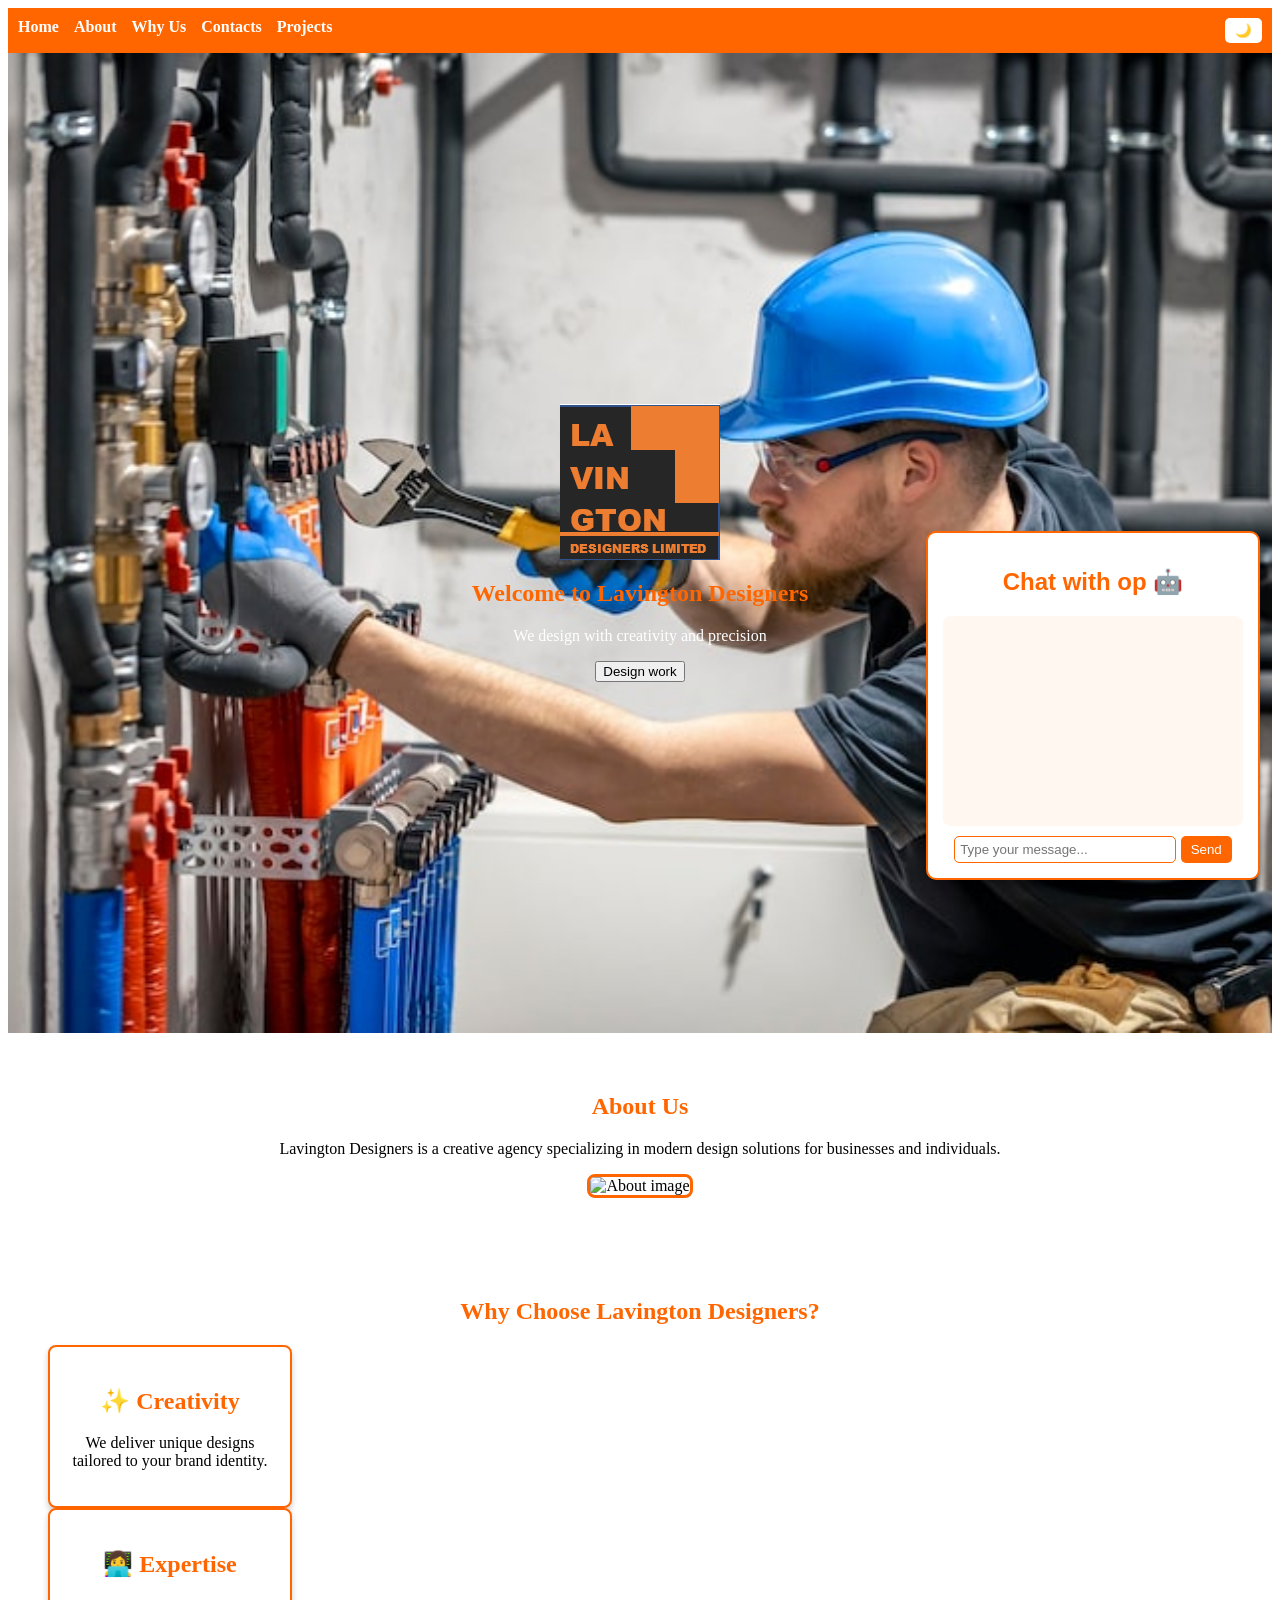
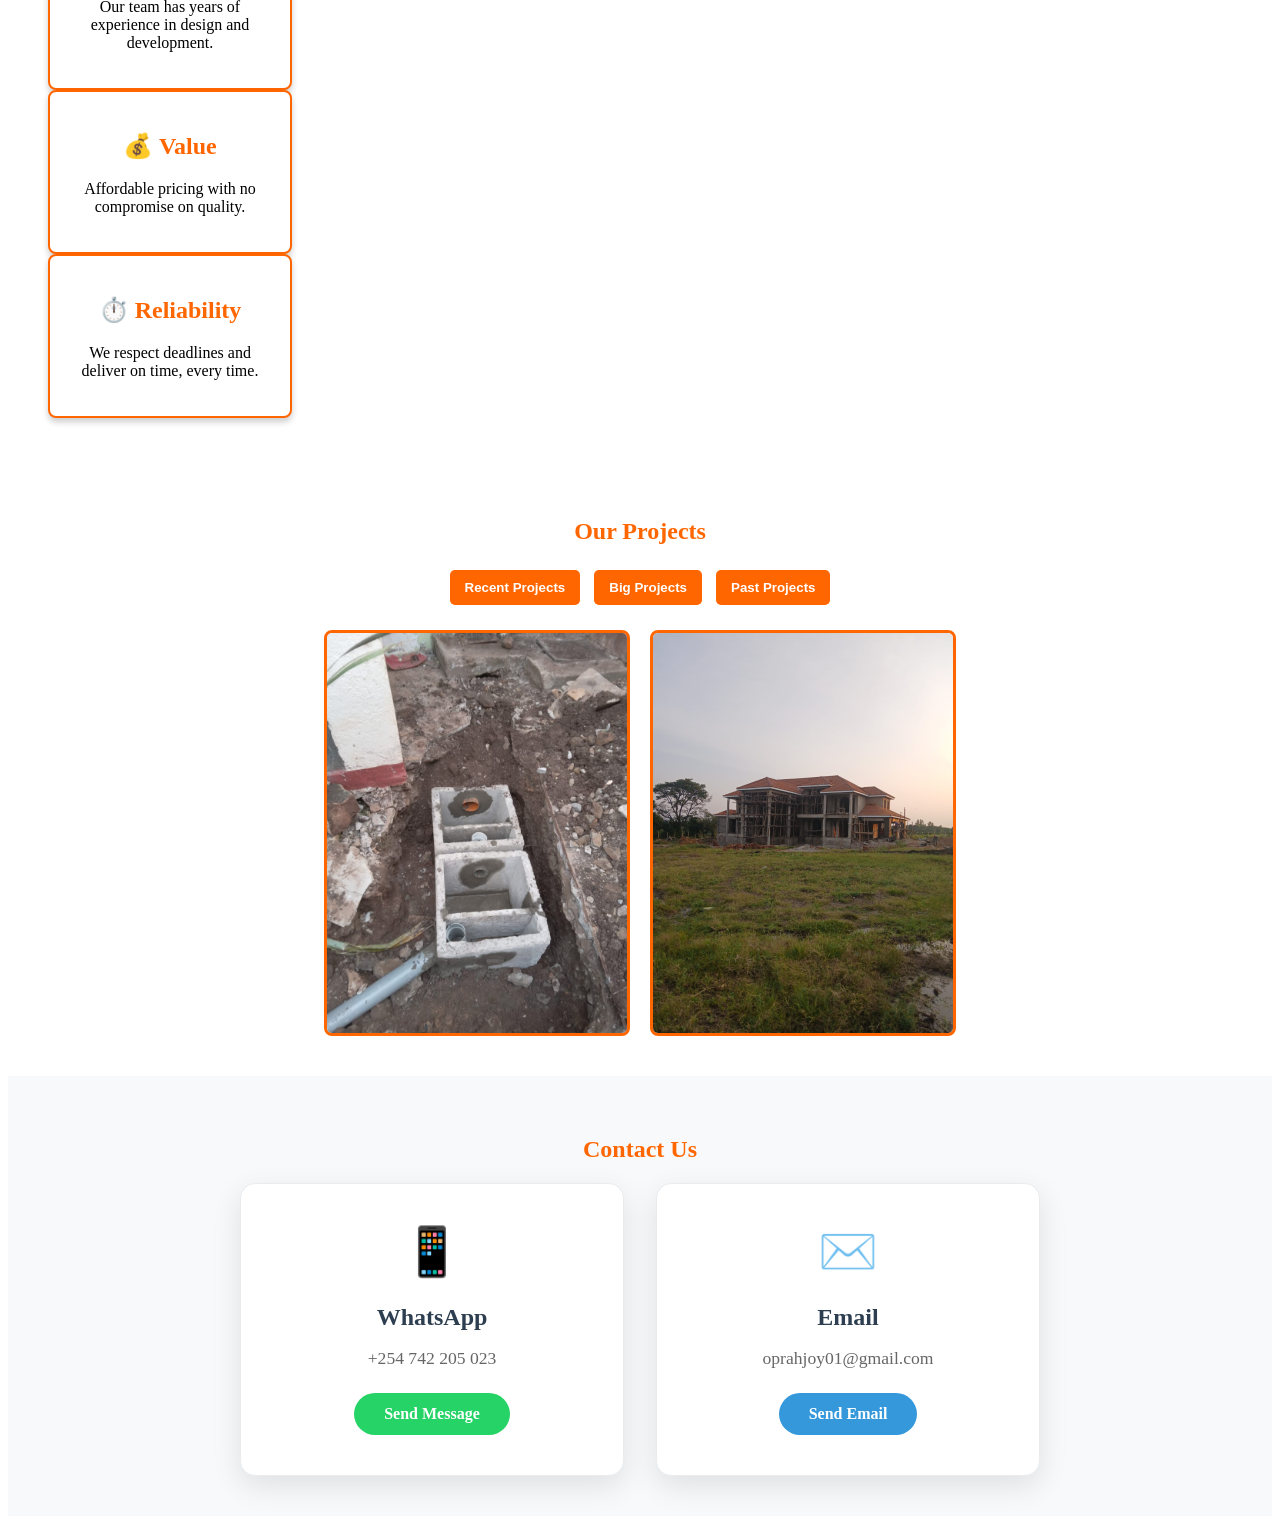
==== index.html @ aeca2abf "initial commit" ====
<!DOCTYPE html>
<html lang="en">
<head>
  <meta charset="UTF-8">
  <title>Lavington Designers Limited</title>
  <link rel="stylesheet" href="style.css">
</head>
<body>
  <nav>
    <a href="index.html">Home</a>
    <a href="about.html">About</a>
    <a href="whyus.html">Why Us</a>
    <a href="contacts.html">Contacts</a>
    <a href="projects.html">Projects</a>
    <button id="theme-toggle">🌙</button>
  </nav>
  
<section class="home">
  <img src="assets/logo.png" alt="Lavington Designers Logo" class="logo">
 <div class="hero">
  <!-- This div holds your background image and does the motion -->
  <div class="hero-bg"></div>
  
  <!-- Your text stays on top -->
  <div class="hero-content">
    <h1>Welcome to Lavington Designers</h1>
    <p>We design with creativity and precision</p>
    <button>Design work</button>
  </div>
</div>
  
</section>


  

  <section class="chatbot">
    <h2>Chat with op 🤖</h2>
    <div id="chat-window"></div>
    <input id="chat-input" placeholder="Type your message...">
    <button onclick="sendMessage()">Send</button>
    <div class="chatbot" id="chatbot" style="display:none;">
  <h3>Chat with Op 🤖</h3>
  <div id="chat-window"></div>
  <input id="chat-input" placeholder="Type your message...">
  <button onclick="sendMessage()">Send</button>
</div>
  </section>
   <!--about-->
    <!DOCTYPE html>
<html lang="en">
<head>
  <meta charset="UTF-8">
  <title>About Us - Lavington Designers Limited</title>
  <link rel="stylesheet" href="style.css">
</head>
<body class="light">
  

  <section>
    <h1>About Us</h1>
    <p>Lavington Designers is a creative agency specializing in modern design solutions for businesses and individuals.</p>
    <img src="assets/about.jpg" class="motion-img" alt="About image">
  </section>

  
</body>
</html>

  <!--whyus-->
  <!DOCTYPE html>
<html lang="en">
<head>
  <meta charset="UTF-8">
  <title>Why Us - Lavington Designers</title>
  <link rel="stylesheet" href="style.css">
</head>
<body class="light">


  <section class="whyus">
    <h1>Why Choose Lavington Designers?</h1>
    <div class="reasons">
      <div class="reason-card motion-img">
        <h2>✨ Creativity</h2>
        <p>We deliver unique designs tailored to your brand identity.</p>
      </div>
      <div class="reason-card motion-img">
        <h2>👩‍💻 Expertise</h2>
        <p>Our team has years of experience in design and development.</p>
      </div>
      <div class="reason-card motion-img">
        <h2>💰 Value</h2>
        <p>Affordable pricing with no compromise on quality.</p>
      </div>
      <div class="reason-card motion-img">
        <h2>⏱️ Reliability</h2>
        <p>We respect deadlines and deliver on time, every time.</p>
      </div>
    </div>
  </section>
  <script src="script.js"></script>
</body>
</html>
  <!--PROJECTS-->
    <!DOCTYPE html>
<html lang="en">
<head>
  <meta charset="UTF-8">
  <title>Projects - Lavington Designers</title>
  <link rel="stylesheet" href="style.css">
</head>
<body class="dark">
  

  <section>
    <h1>Our Projects</h1>

    <!-- Project filter buttons -->
    <div class="project-buttons">
      <button onclick="showProjects('recent')">Recent Projects</button>
      <button onclick="showProjects('big')">Big Projects</button>
      <button onclick="showProjects('past')">Past Projects</button>
    </div>

    <!-- Project galleries -->
    <div id="recent" class="project-gallery">
      <img src="assets/UGENYA1.jpeg" class="motion-img" alt="Recent Project 1">
      <img src="assets/rico1.jpeg" class="motion-img" alt="Recent Project 2">
    </div>

    <div id="big" class="project-gallery" style="display:none;">
      <img src="assets/UGENYA2.jpeg" class="float-img" alt="Big Project 1">
      <img src="assets/rico2.jpeg" class="float-img" alt="Big Project 2">
      <img src="assets/UGENYA3.jpeg" class="float-img" alt="Big Project 3">
    </div>

    <div id="past" class="project-gallery" style="display:none;">
      <img src="assets/UGENYA3.jpeg" class="slide-img" alt="Past Project 1">
      <img src="assets/rico3.jpeg" class="slide-img" alt="Past Project 2">
    </div>
  </section>

  
<script src="script.js"></script>
</body>
</html>


     <!--contacts-->
     <!DOCTYPE html>
<html lang="en">
<head>
  <meta charset="UTF-8">
  <title>Contact Us - Lavington Designers</title>
  <link rel="stylesheet" href="style.css">
</head>
<body class="light">
  

  <section id="contact" class="contact">
        <div class="container">
            <h2>Contact Us</h2>
            <div class="contact-options">
                <div class="contact-card">
                    <div class="contact-icon">📱</div>
                    <h3>WhatsApp</h3>
                    <p>+254 742 205 023</p>
                    <a href="https://wa.me/254742205023" class="contact-btn" target="_blank">
                        Send Message
                    </a>
                </div>
                <div class="contact-card">
                    <div class="contact-icon">✉️</div>
                    <h3>Email</h3>
                    <p>oprahjoy01@gmail.com</p>
                    <a href="mailto:oprahjoy01@gmail.com" class="contact-btn">
                        Send Email
                    </a>
                </div>
            </div>
        </div>
    </section>
    <script src="script.js"></script>
</body>
</html>
---- style.css ----
/* Global Theme */
body.light {
  background: #ffffff;   /* white background */
  color: #000000;        /* black text */
}
body.dark {
  background: #000000;   /* black background */
  color: #ffffff;        /* white text */
}

/* Navigation Bar */
nav {
  display: flex;
  justify-content: flex-start; /* pushes links to the left */
  gap: 15px;
  padding: 10px;
  background: #ff6600;         /* orange bar */
}

nav a {
  text-decoration: none;
  color: #ffffff;              /* white links */
  font-weight: bold;
}

nav a:hover {
  color: #000000;              /* black on hover */
}

#theme-toggle {
  margin-left: auto;           /* keeps the toggle button on the far right */
  background: #ffffff;
  color: #ff6600;
  border: none;
  padding: 5px 10px;
  border-radius: 5px;
  cursor: pointer;
}
#theme-toggle:hover {
  background: #000000;
  color: #ffffff;
}



/* Sections */
section {
  padding: 40px;
  text-align: center;
}
h1, h2 {
  color: #ff6600;        /* orange headings */
}

/* Motion Images */
.motion-img {
  width: 300px;
  transition: transform 0.5s ease;
  border: 3px solid #ff6600;
  border-radius: 8px;
}
.motion-img:hover {
  transform: scale(1.1) rotate(3deg);
}

/* Floating Animation */
.float-img {
  width: 300px;
  border: 3px solid #ff6600;
  border-radius: 8px;
  animation: float 3s ease-in-out infinite;
}
@keyframes float {
  0%   { transform: translateY(0px); }
  50%  { transform: translateY(-15px); }
  100% { transform: translateY(0px); }
}

/* Slide-In Animation */
.slide-img {
  width: 300px;
  opacity: 0;
  border: 3px solid #ff6600;
  border-radius: 8px;
  animation: slideIn 1.5s ease forwards;
}
@keyframes slideIn {
  from { transform: translateX(-100px); opacity: 0; }
  to   { transform: translateX(0); opacity: 1; }
}

/* Why Us Cards */
.reason-card {
  background: #ffffff;
  color: #000000;
  border: 2px solid #ff6600;
  border-radius: 8px;
  padding: 20px;
  width: 200px;
  box-shadow: 0 4px 6px rgba(0,0,0,0.2);
  transition: transform 0.4s ease;
}

.reason-card:hover {
  transform: scale(1.05) rotate(2deg);
}

/* Chatbot Box */
.logo {
  display: block;
  text-align: left;
           /* makes logo clickable */
}

.chatbot {
  position: fixed;
  bottom: 20px;
  right: 20px;
  background: #ffffff;
  border: 2px solid #ff6600;
  border-radius: 10px;
  padding: 15px;
  width: 300px;
  box-shadow: 0 4px 8px rgba(0,0,0,0.2);
  font-family: Arial, sans-serif;
}


/* Chat window */
#chat-window {
  height: 200px;
  overflow-y: auto;
  margin-bottom: 10px;
  padding: 5px;
  background: #fff7f0; /* light orange tint */
  border-radius: 8px;
}

/* Message bubbles */
.user-msg {
  background: #ff6600;   /* orange bubble */
  color: white;
  padding: 8px 12px;
  border-radius: 15px 15px 0 15px;
  margin: 5px;
  text-align: right;
  display: inline-block;
}
.bot-msg {
  background: #ffffff;   /* white bubble */
  color: #000000;
  padding: 8px 12px;
  border-radius: 15px 15px 15px 0;
  margin: 5px;
  text-align: left;
  display: inline-block;
  border: 1px solid #ff6600;
}

/* Input + button */
#chat-input {
  width: 70%;
  padding: 5px;
  border: 1px solid #ff6600;
  border-radius: 5px;
}
.chatbot button {
  background: #ff6600;
  color: white;
  border: none;
  padding: 6px 10px;
  border-radius: 5px;
  cursor: pointer;
}
.chatbot button:hover {
  background: #000000;
  color: #ffffff;
}
.project-buttons {
  margin: 20px 0;
}

.project-buttons button {
  background: #ff6600;   /* orange */
  color: #ffffff;        /* white text */
  border: none;
  padding: 10px 15px;
  margin: 5px;
  border-radius: 5px;
  cursor: pointer;
  font-weight: bold;
}

.project-buttons button:hover {
  background: #000000;   /* black hover */
  color: #ffffff;
}

.project-gallery {
  display: flex;
  gap: 20px;
  justify-content: center;
  margin-top: 20px;
}
/* Contact Section */
.contact {
    background: #f8f9fa;
}

.contact-form {
    max-width: 600px;
    margin: 0 auto;
    display: flex;
    flex-direction: column;
    gap: 1rem;
}

.contact-form input,
.contact-form textarea {
    padding: 12px;
    border: 1px solid #ddd;
    border-radius: 5px;
    font-size: 1rem;
}

.contact-form button {
    background: #3498db;
    color: white;
    border: none;
    padding: 12px;
    border-radius: 5px;
    font-size: 1.1rem;
    cursor: pointer;
    transition: background 0.3s;
}

.contact-form button:hover {
    background: #2980b9;
}

/* Footer */
footer {
    background: #2c3e50;
    color: white;
    text-align: center;
    padding: 2rem 0;
}

/* Responsive Design */
@media (max-width: 768px) {
    .nav-links {
        display: none;
    }
    
    .hero-content h1 {
        font-size: 2rem;
    }
    
    .hero-content p {
        font-size: 1rem;
    }
    
    section {
        padding: 60px 0;
    }
    
    h2 {
        font-size: 2rem;
    }
}
.contact-options {
    display: grid;
    grid-template-columns: repeat(auto-fit, minmax(300px, 1fr));
    gap: 2rem;
    max-width: 800px;
    margin: 0 auto;
}

.contact-card {
    background: white;
    padding: 2.5rem;
    border-radius: 15px;
    box-shadow: 0 10px 30px rgba(0,0,0,0.1);
    text-align: center;
    transition: transform 0.3s, box-shadow 0.3s;
    border: 1px solid #e9ecef;
}

.contact-card:hover {
    transform: translateY(-10px);
    box-shadow: 0 20px 40px rgba(0,0,0,0.15);
}

.contact-icon {
    font-size: 3rem;
    margin-bottom: 1rem;
}

.contact-card h3 {
    color: #2c3e50;
    margin-bottom: 1rem;
    font-size: 1.5rem;
}

.contact-card p {
    color: #666;
    margin-bottom: 1.5rem;
    font-size: 1.1rem;
}

.contact-btn {
    display: inline-block;
    background: #25D366;
    color: white;
    padding: 12px 30px;
    text-decoration: none;
    border-radius: 25px;
    font-weight: 600;
    transition: background 0.3s, transform 0.3s;
}

.contact-btn:hover {
    background: #128C7E;
    transform: scale(1.05);
}

/* Email button specific style */
.contact-card:nth-child(2) .contact-btn {
    background: #3498db;
}

.contact-card:nth-child(2) .contact-btn:hover {
    background: #2980b9;
}

.home {
 
  background-size: cover;       /* makes the image fill the section */
  background-position: center;  /* centers the image */
  background-repeat: no-repeat; /* prevents tiling */
  min-height: 100vh;            /* full screen height */
  display: flex;
  flex-direction: column;
  align-items: center;
  justify-content: center;
  color: #ffffff;               /* white text for contrast */
  
  background-image: url("assets/plumber.jpg");

}
---- style.css ----
/* Global Theme */
body.light {
  background: #ffffff;   /* white background */
  color: #000000;        /* black text */
}
body.dark {
  background: #000000;   /* black background */
  color: #ffffff;        /* white text */
}

/* Navigation Bar */
nav {
  display: flex;
  justify-content: flex-start; /* pushes links to the left */
  gap: 15px;
  padding: 10px;
  background: #ff6600;         /* orange bar */
}

nav a {
  text-decoration: none;
  color: #ffffff;              /* white links */
  font-weight: bold;
}

nav a:hover {
  color: #000000;              /* black on hover */
}

#theme-toggle {
  margin-left: auto;           /* keeps the toggle button on the far right */
  background: #ffffff;
  color: #ff6600;
  border: none;
  padding: 5px 10px;
  border-radius: 5px;
  cursor: pointer;
}
#theme-toggle:hover {
  background: #000000;
  color: #ffffff;
}



/* Sections */
section {
  padding: 40px;
  text-align: center;
}
h1, h2 {
  color: #ff6600;        /* orange headings */
}

/* Motion Images */
.motion-img {
  width: 300px;
  transition: transform 0.5s ease;
  border: 3px solid #ff6600;
  border-radius: 8px;
}
.motion-img:hover {
  transform: scale(1.1) rotate(3deg);
}

/* Floating Animation */
.float-img {
  width: 300px;
  border: 3px solid #ff6600;
  border-radius: 8px;
  animation: float 3s ease-in-out infinite;
}
@keyframes float {
  0%   { transform: translateY(0px); }
  50%  { transform: translateY(-15px); }
  100% { transform: translateY(0px); }
}

/* Slide-In Animation */
.slide-img {
  width: 300px;
  opacity: 0;
  border: 3px solid #ff6600;
  border-radius: 8px;
  animation: slideIn 1.5s ease forwards;
}
@keyframes slideIn {
  from { transform: translateX(-100px); opacity: 0; }
  to   { transform: translateX(0); opacity: 1; }
}

/* Why Us Cards */
.reason-card {
  background: #ffffff;
  color: #000000;
  border: 2px solid #ff6600;
  border-radius: 8px;
  padding: 20px;
  width: 200px;
  box-shadow: 0 4px 6px rgba(0,0,0,0.2);
  transition: transform 0.4s ease;
}

.reason-card:hover {
  transform: scale(1.05) rotate(2deg);
}

/* Chatbot Box */
.logo {
  display: block;
  text-align: left;
           /* makes logo clickable */
}

.chatbot {
  position: fixed;
  bottom: 20px;
  right: 20px;
  background: #ffffff;
  border: 2px solid #ff6600;
  border-radius: 10px;
  padding: 15px;
  width: 300px;
  box-shadow: 0 4px 8px rgba(0,0,0,0.2);
  font-family: Arial, sans-serif;
}


/* Chat window */
#chat-window {
  height: 200px;
  overflow-y: auto;
  margin-bottom: 10px;
  padding: 5px;
  background: #fff7f0; /* light orange tint */
  border-radius: 8px;
}

/* Message bubbles */
.user-msg {
  background: #ff6600;   /* orange bubble */
  color: white;
  padding: 8px 12px;
  border-radius: 15px 15px 0 15px;
  margin: 5px;
  text-align: right;
  display: inline-block;
}
.bot-msg {
  background: #ffffff;   /* white bubble */
  color: #000000;
  padding: 8px 12px;
  border-radius: 15px 15px 15px 0;
  margin: 5px;
  text-align: left;
  display: inline-block;
  border: 1px solid #ff6600;
}

/* Input + button */
#chat-input {
  width: 70%;
  padding: 5px;
  border: 1px solid #ff6600;
  border-radius: 5px;
}
.chatbot button {
  background: #ff6600;
  color: white;
  border: none;
  padding: 6px 10px;
  border-radius: 5px;
  cursor: pointer;
}
.chatbot button:hover {
  background: #000000;
  color: #ffffff;
}
.project-buttons {
  margin: 20px 0;
}

.project-buttons button {
  background: #ff6600;   /* orange */
  color: #ffffff;        /* white text */
  border: none;
  padding: 10px 15px;
  margin: 5px;
  border-radius: 5px;
  cursor: pointer;
  font-weight: bold;
}

.project-buttons button:hover {
  background: #000000;   /* black hover */
  color: #ffffff;
}

.project-gallery {
  display: flex;
  gap: 20px;
  justify-content: center;
  margin-top: 20px;
}
/* Contact Section */
.contact {
    background: #f8f9fa;
}

.contact-form {
    max-width: 600px;
    margin: 0 auto;
    display: flex;
    flex-direction: column;
    gap: 1rem;
}

.contact-form input,
.contact-form textarea {
    padding: 12px;
    border: 1px solid #ddd;
    border-radius: 5px;
    font-size: 1rem;
}

.contact-form button {
    background: #3498db;
    color: white;
    border: none;
    padding: 12px;
    border-radius: 5px;
    font-size: 1.1rem;
    cursor: pointer;
    transition: background 0.3s;
}

.contact-form button:hover {
    background: #2980b9;
}

/* Footer */
footer {
    background: #2c3e50;
    color: white;
    text-align: center;
    padding: 2rem 0;
}

/* Responsive Design */
@media (max-width: 768px) {
    .nav-links {
        display: none;
    }
    
    .hero-content h1 {
        font-size: 2rem;
    }
    
    .hero-content p {
        font-size: 1rem;
    }
    
    section {
        padding: 60px 0;
    }
    
    h2 {
        font-size: 2rem;
    }
}
.contact-options {
    display: grid;
    grid-template-columns: repeat(auto-fit, minmax(300px, 1fr));
    gap: 2rem;
    max-width: 800px;
    margin: 0 auto;
}

.contact-card {
    background: white;
    padding: 2.5rem;
    border-radius: 15px;
    box-shadow: 0 10px 30px rgba(0,0,0,0.1);
    text-align: center;
    transition: transform 0.3s, box-shadow 0.3s;
    border: 1px solid #e9ecef;
}

.contact-card:hover {
    transform: translateY(-10px);
    box-shadow: 0 20px 40px rgba(0,0,0,0.15);
}

.contact-icon {
    font-size: 3rem;
    margin-bottom: 1rem;
}

.contact-card h3 {
    color: #2c3e50;
    margin-bottom: 1rem;
    font-size: 1.5rem;
}

.contact-card p {
    color: #666;
    margin-bottom: 1.5rem;
    font-size: 1.1rem;
}

.contact-btn {
    display: inline-block;
    background: #25D366;
    color: white;
    padding: 12px 30px;
    text-decoration: none;
    border-radius: 25px;
    font-weight: 600;
    transition: background 0.3s, transform 0.3s;
}

.contact-btn:hover {
    background: #128C7E;
    transform: scale(1.05);
}

/* Email button specific style */
.contact-card:nth-child(2) .contact-btn {
    background: #3498db;
}

.contact-card:nth-child(2) .contact-btn:hover {
    background: #2980b9;
}

.home {
 
  background-size: cover;       /* makes the image fill the section */
  background-position: center;  /* centers the image */
  background-repeat: no-repeat; /* prevents tiling */
  min-height: 100vh;            /* full screen height */
  display: flex;
  flex-direction: column;
  align-items: center;
  justify-content: center;
  color: #ffffff;               /* white text for contrast */
  
  background-image: url("assets/plumber.jpg");

}
---- style.css ----
/* Global Theme */
body.light {
  background: #ffffff;   /* white background */
  color: #000000;        /* black text */
}
body.dark {
  background: #000000;   /* black background */
  color: #ffffff;        /* white text */
}

/* Navigation Bar */
nav {
  display: flex;
  justify-content: flex-start; /* pushes links to the left */
  gap: 15px;
  padding: 10px;
  background: #ff6600;         /* orange bar */
}

nav a {
  text-decoration: none;
  color: #ffffff;              /* white links */
  font-weight: bold;
}

nav a:hover {
  color: #000000;              /* black on hover */
}

#theme-toggle {
  margin-left: auto;           /* keeps the toggle button on the far right */
  background: #ffffff;
  color: #ff6600;
  border: none;
  padding: 5px 10px;
  border-radius: 5px;
  cursor: pointer;
}
#theme-toggle:hover {
  background: #000000;
  color: #ffffff;
}



/* Sections */
section {
  padding: 40px;
  text-align: center;
}
h1, h2 {
  color: #ff6600;        /* orange headings */
}

/* Motion Images */
.motion-img {
  width: 300px;
  transition: transform 0.5s ease;
  border: 3px solid #ff6600;
  border-radius: 8px;
}
.motion-img:hover {
  transform: scale(1.1) rotate(3deg);
}

/* Floating Animation */
.float-img {
  width: 300px;
  border: 3px solid #ff6600;
  border-radius: 8px;
  animation: float 3s ease-in-out infinite;
}
@keyframes float {
  0%   { transform: translateY(0px); }
  50%  { transform: translateY(-15px); }
  100% { transform: translateY(0px); }
}

/* Slide-In Animation */
.slide-img {
  width: 300px;
  opacity: 0;
  border: 3px solid #ff6600;
  border-radius: 8px;
  animation: slideIn 1.5s ease forwards;
}
@keyframes slideIn {
  from { transform: translateX(-100px); opacity: 0; }
  to   { transform: translateX(0); opacity: 1; }
}

/* Why Us Cards */
.reason-card {
  background: #ffffff;
  color: #000000;
  border: 2px solid #ff6600;
  border-radius: 8px;
  padding: 20px;
  width: 200px;
  box-shadow: 0 4px 6px rgba(0,0,0,0.2);
  transition: transform 0.4s ease;
}

.reason-card:hover {
  transform: scale(1.05) rotate(2deg);
}

/* Chatbot Box */
.logo {
  display: block;
  text-align: left;
           /* makes logo clickable */
}

.chatbot {
  position: fixed;
  bottom: 20px;
  right: 20px;
  background: #ffffff;
  border: 2px solid #ff6600;
  border-radius: 10px;
  padding: 15px;
  width: 300px;
  box-shadow: 0 4px 8px rgba(0,0,0,0.2);
  font-family: Arial, sans-serif;
}


/* Chat window */
#chat-window {
  height: 200px;
  overflow-y: auto;
  margin-bottom: 10px;
  padding: 5px;
  background: #fff7f0; /* light orange tint */
  border-radius: 8px;
}

/* Message bubbles */
.user-msg {
  background: #ff6600;   /* orange bubble */
  color: white;
  padding: 8px 12px;
  border-radius: 15px 15px 0 15px;
  margin: 5px;
  text-align: right;
  display: inline-block;
}
.bot-msg {
  background: #ffffff;   /* white bubble */
  color: #000000;
  padding: 8px 12px;
  border-radius: 15px 15px 15px 0;
  margin: 5px;
  text-align: left;
  display: inline-block;
  border: 1px solid #ff6600;
}

/* Input + button */
#chat-input {
  width: 70%;
  padding: 5px;
  border: 1px solid #ff6600;
  border-radius: 5px;
}
.chatbot button {
  background: #ff6600;
  color: white;
  border: none;
  padding: 6px 10px;
  border-radius: 5px;
  cursor: pointer;
}
.chatbot button:hover {
  background: #000000;
  color: #ffffff;
}
.project-buttons {
  margin: 20px 0;
}

.project-buttons button {
  background: #ff6600;   /* orange */
  color: #ffffff;        /* white text */
  border: none;
  padding: 10px 15px;
  margin: 5px;
  border-radius: 5px;
  cursor: pointer;
  font-weight: bold;
}

.project-buttons button:hover {
  background: #000000;   /* black hover */
  color: #ffffff;
}

.project-gallery {
  display: flex;
  gap: 20px;
  justify-content: center;
  margin-top: 20px;
}
/* Contact Section */
.contact {
    background: #f8f9fa;
}

.contact-form {
    max-width: 600px;
    margin: 0 auto;
    display: flex;
    flex-direction: column;
    gap: 1rem;
}

.contact-form input,
.contact-form textarea {
    padding: 12px;
    border: 1px solid #ddd;
    border-radius: 5px;
    font-size: 1rem;
}

.contact-form button {
    background: #3498db;
    color: white;
    border: none;
    padding: 12px;
    border-radius: 5px;
    font-size: 1.1rem;
    cursor: pointer;
    transition: background 0.3s;
}

.contact-form button:hover {
    background: #2980b9;
}

/* Footer */
footer {
    background: #2c3e50;
    color: white;
    text-align: center;
    padding: 2rem 0;
}

/* Responsive Design */
@media (max-width: 768px) {
    .nav-links {
        display: none;
    }
    
    .hero-content h1 {
        font-size: 2rem;
    }
    
    .hero-content p {
        font-size: 1rem;
    }
    
    section {
        padding: 60px 0;
    }
    
    h2 {
        font-size: 2rem;
    }
}
.contact-options {
    display: grid;
    grid-template-columns: repeat(auto-fit, minmax(300px, 1fr));
    gap: 2rem;
    max-width: 800px;
    margin: 0 auto;
}

.contact-card {
    background: white;
    padding: 2.5rem;
    border-radius: 15px;
    box-shadow: 0 10px 30px rgba(0,0,0,0.1);
    text-align: center;
    transition: transform 0.3s, box-shadow 0.3s;
    border: 1px solid #e9ecef;
}

.contact-card:hover {
    transform: translateY(-10px);
    box-shadow: 0 20px 40px rgba(0,0,0,0.15);
}

.contact-icon {
    font-size: 3rem;
    margin-bottom: 1rem;
}

.contact-card h3 {
    color: #2c3e50;
    margin-bottom: 1rem;
    font-size: 1.5rem;
}

.contact-card p {
    color: #666;
    margin-bottom: 1.5rem;
    font-size: 1.1rem;
}

.contact-btn {
    display: inline-block;
    background: #25D366;
    color: white;
    padding: 12px 30px;
    text-decoration: none;
    border-radius: 25px;
    font-weight: 600;
    transition: background 0.3s, transform 0.3s;
}

.contact-btn:hover {
    background: #128C7E;
    transform: scale(1.05);
}

/* Email button specific style */
.contact-card:nth-child(2) .contact-btn {
    background: #3498db;
}

.contact-card:nth-child(2) .contact-btn:hover {
    background: #2980b9;
}

.home {
 
  background-size: cover;       /* makes the image fill the section */
  background-position: center;  /* centers the image */
  background-repeat: no-repeat; /* prevents tiling */
  min-height: 100vh;            /* full screen height */
  display: flex;
  flex-direction: column;
  align-items: center;
  justify-content: center;
  color: #ffffff;               /* white text for contrast */
  
  background-image: url("assets/plumber.jpg");

}
---- style.css ----
/* Global Theme */
body.light {
  background: #ffffff;   /* white background */
  color: #000000;        /* black text */
}
body.dark {
  background: #000000;   /* black background */
  color: #ffffff;        /* white text */
}

/* Navigation Bar */
nav {
  display: flex;
  justify-content: flex-start; /* pushes links to the left */
  gap: 15px;
  padding: 10px;
  background: #ff6600;         /* orange bar */
}

nav a {
  text-decoration: none;
  color: #ffffff;              /* white links */
  font-weight: bold;
}

nav a:hover {
  color: #000000;              /* black on hover */
}

#theme-toggle {
  margin-left: auto;           /* keeps the toggle button on the far right */
  background: #ffffff;
  color: #ff6600;
  border: none;
  padding: 5px 10px;
  border-radius: 5px;
  cursor: pointer;
}
#theme-toggle:hover {
  background: #000000;
  color: #ffffff;
}



/* Sections */
section {
  padding: 40px;
  text-align: center;
}
h1, h2 {
  color: #ff6600;        /* orange headings */
}

/* Motion Images */
.motion-img {
  width: 300px;
  transition: transform 0.5s ease;
  border: 3px solid #ff6600;
  border-radius: 8px;
}
.motion-img:hover {
  transform: scale(1.1) rotate(3deg);
}

/* Floating Animation */
.float-img {
  width: 300px;
  border: 3px solid #ff6600;
  border-radius: 8px;
  animation: float 3s ease-in-out infinite;
}
@keyframes float {
  0%   { transform: translateY(0px); }
  50%  { transform: translateY(-15px); }
  100% { transform: translateY(0px); }
}

/* Slide-In Animation */
.slide-img {
  width: 300px;
  opacity: 0;
  border: 3px solid #ff6600;
  border-radius: 8px;
  animation: slideIn 1.5s ease forwards;
}
@keyframes slideIn {
  from { transform: translateX(-100px); opacity: 0; }
  to   { transform: translateX(0); opacity: 1; }
}

/* Why Us Cards */
.reason-card {
  background: #ffffff;
  color: #000000;
  border: 2px solid #ff6600;
  border-radius: 8px;
  padding: 20px;
  width: 200px;
  box-shadow: 0 4px 6px rgba(0,0,0,0.2);
  transition: transform 0.4s ease;
}

.reason-card:hover {
  transform: scale(1.05) rotate(2deg);
}

/* Chatbot Box */
.logo {
  display: block;
  text-align: left;
           /* makes logo clickable */
}

.chatbot {
  position: fixed;
  bottom: 20px;
  right: 20px;
  background: #ffffff;
  border: 2px solid #ff6600;
  border-radius: 10px;
  padding: 15px;
  width: 300px;
  box-shadow: 0 4px 8px rgba(0,0,0,0.2);
  font-family: Arial, sans-serif;
}


/* Chat window */
#chat-window {
  height: 200px;
  overflow-y: auto;
  margin-bottom: 10px;
  padding: 5px;
  background: #fff7f0; /* light orange tint */
  border-radius: 8px;
}

/* Message bubbles */
.user-msg {
  background: #ff6600;   /* orange bubble */
  color: white;
  padding: 8px 12px;
  border-radius: 15px 15px 0 15px;
  margin: 5px;
  text-align: right;
  display: inline-block;
}
.bot-msg {
  background: #ffffff;   /* white bubble */
  color: #000000;
  padding: 8px 12px;
  border-radius: 15px 15px 15px 0;
  margin: 5px;
  text-align: left;
  display: inline-block;
  border: 1px solid #ff6600;
}

/* Input + button */
#chat-input {
  width: 70%;
  padding: 5px;
  border: 1px solid #ff6600;
  border-radius: 5px;
}
.chatbot button {
  background: #ff6600;
  color: white;
  border: none;
  padding: 6px 10px;
  border-radius: 5px;
  cursor: pointer;
}
.chatbot button:hover {
  background: #000000;
  color: #ffffff;
}
.project-buttons {
  margin: 20px 0;
}

.project-buttons button {
  background: #ff6600;   /* orange */
  color: #ffffff;        /* white text */
  border: none;
  padding: 10px 15px;
  margin: 5px;
  border-radius: 5px;
  cursor: pointer;
  font-weight: bold;
}

.project-buttons button:hover {
  background: #000000;   /* black hover */
  color: #ffffff;
}

.project-gallery {
  display: flex;
  gap: 20px;
  justify-content: center;
  margin-top: 20px;
}
/* Contact Section */
.contact {
    background: #f8f9fa;
}

.contact-form {
    max-width: 600px;
    margin: 0 auto;
    display: flex;
    flex-direction: column;
    gap: 1rem;
}

.contact-form input,
.contact-form textarea {
    padding: 12px;
    border: 1px solid #ddd;
    border-radius: 5px;
    font-size: 1rem;
}

.contact-form button {
    background: #3498db;
    color: white;
    border: none;
    padding: 12px;
    border-radius: 5px;
    font-size: 1.1rem;
    cursor: pointer;
    transition: background 0.3s;
}

.contact-form button:hover {
    background: #2980b9;
}

/* Footer */
footer {
    background: #2c3e50;
    color: white;
    text-align: center;
    padding: 2rem 0;
}

/* Responsive Design */
@media (max-width: 768px) {
    .nav-links {
        display: none;
    }
    
    .hero-content h1 {
        font-size: 2rem;
    }
    
    .hero-content p {
        font-size: 1rem;
    }
    
    section {
        padding: 60px 0;
    }
    
    h2 {
        font-size: 2rem;
    }
}
.contact-options {
    display: grid;
    grid-template-columns: repeat(auto-fit, minmax(300px, 1fr));
    gap: 2rem;
    max-width: 800px;
    margin: 0 auto;
}

.contact-card {
    background: white;
    padding: 2.5rem;
    border-radius: 15px;
    box-shadow: 0 10px 30px rgba(0,0,0,0.1);
    text-align: center;
    transition: transform 0.3s, box-shadow 0.3s;
    border: 1px solid #e9ecef;
}

.contact-card:hover {
    transform: translateY(-10px);
    box-shadow: 0 20px 40px rgba(0,0,0,0.15);
}

.contact-icon {
    font-size: 3rem;
    margin-bottom: 1rem;
}

.contact-card h3 {
    color: #2c3e50;
    margin-bottom: 1rem;
    font-size: 1.5rem;
}

.contact-card p {
    color: #666;
    margin-bottom: 1.5rem;
    font-size: 1.1rem;
}

.contact-btn {
    display: inline-block;
    background: #25D366;
    color: white;
    padding: 12px 30px;
    text-decoration: none;
    border-radius: 25px;
    font-weight: 600;
    transition: background 0.3s, transform 0.3s;
}

.contact-btn:hover {
    background: #128C7E;
    transform: scale(1.05);
}

/* Email button specific style */
.contact-card:nth-child(2) .contact-btn {
    background: #3498db;
}

.contact-card:nth-child(2) .contact-btn:hover {
    background: #2980b9;
}

.home {
 
  background-size: cover;       /* makes the image fill the section */
  background-position: center;  /* centers the image */
  background-repeat: no-repeat; /* prevents tiling */
  min-height: 100vh;            /* full screen height */
  display: flex;
  flex-direction: column;
  align-items: center;
  justify-content: center;
  color: #ffffff;               /* white text for contrast */
  
  background-image: url("assets/plumber.jpg");

}
---- style.css ----
/* Global Theme */
body.light {
  background: #ffffff;   /* white background */
  color: #000000;        /* black text */
}
body.dark {
  background: #000000;   /* black background */
  color: #ffffff;        /* white text */
}

/* Navigation Bar */
nav {
  display: flex;
  justify-content: flex-start; /* pushes links to the left */
  gap: 15px;
  padding: 10px;
  background: #ff6600;         /* orange bar */
}

nav a {
  text-decoration: none;
  color: #ffffff;              /* white links */
  font-weight: bold;
}

nav a:hover {
  color: #000000;              /* black on hover */
}

#theme-toggle {
  margin-left: auto;           /* keeps the toggle button on the far right */
  background: #ffffff;
  color: #ff6600;
  border: none;
  padding: 5px 10px;
  border-radius: 5px;
  cursor: pointer;
}
#theme-toggle:hover {
  background: #000000;
  color: #ffffff;
}



/* Sections */
section {
  padding: 40px;
  text-align: center;
}
h1, h2 {
  color: #ff6600;        /* orange headings */
}

/* Motion Images */
.motion-img {
  width: 300px;
  transition: transform 0.5s ease;
  border: 3px solid #ff6600;
  border-radius: 8px;
}
.motion-img:hover {
  transform: scale(1.1) rotate(3deg);
}

/* Floating Animation */
.float-img {
  width: 300px;
  border: 3px solid #ff6600;
  border-radius: 8px;
  animation: float 3s ease-in-out infinite;
}
@keyframes float {
  0%   { transform: translateY(0px); }
  50%  { transform: translateY(-15px); }
  100% { transform: translateY(0px); }
}

/* Slide-In Animation */
.slide-img {
  width: 300px;
  opacity: 0;
  border: 3px solid #ff6600;
  border-radius: 8px;
  animation: slideIn 1.5s ease forwards;
}
@keyframes slideIn {
  from { transform: translateX(-100px); opacity: 0; }
  to   { transform: translateX(0); opacity: 1; }
}

/* Why Us Cards */
.reason-card {
  background: #ffffff;
  color: #000000;
  border: 2px solid #ff6600;
  border-radius: 8px;
  padding: 20px;
  width: 200px;
  box-shadow: 0 4px 6px rgba(0,0,0,0.2);
  transition: transform 0.4s ease;
}

.reason-card:hover {
  transform: scale(1.05) rotate(2deg);
}

/* Chatbot Box */
.logo {
  display: block;
  text-align: left;
           /* makes logo clickable */
}

.chatbot {
  position: fixed;
  bottom: 20px;
  right: 20px;
  background: #ffffff;
  border: 2px solid #ff6600;
  border-radius: 10px;
  padding: 15px;
  width: 300px;
  box-shadow: 0 4px 8px rgba(0,0,0,0.2);
  font-family: Arial, sans-serif;
}


/* Chat window */
#chat-window {
  height: 200px;
  overflow-y: auto;
  margin-bottom: 10px;
  padding: 5px;
  background: #fff7f0; /* light orange tint */
  border-radius: 8px;
}

/* Message bubbles */
.user-msg {
  background: #ff6600;   /* orange bubble */
  color: white;
  padding: 8px 12px;
  border-radius: 15px 15px 0 15px;
  margin: 5px;
  text-align: right;
  display: inline-block;
}
.bot-msg {
  background: #ffffff;   /* white bubble */
  color: #000000;
  padding: 8px 12px;
  border-radius: 15px 15px 15px 0;
  margin: 5px;
  text-align: left;
  display: inline-block;
  border: 1px solid #ff6600;
}

/* Input + button */
#chat-input {
  width: 70%;
  padding: 5px;
  border: 1px solid #ff6600;
  border-radius: 5px;
}
.chatbot button {
  background: #ff6600;
  color: white;
  border: none;
  padding: 6px 10px;
  border-radius: 5px;
  cursor: pointer;
}
.chatbot button:hover {
  background: #000000;
  color: #ffffff;
}
.project-buttons {
  margin: 20px 0;
}

.project-buttons button {
  background: #ff6600;   /* orange */
  color: #ffffff;        /* white text */
  border: none;
  padding: 10px 15px;
  margin: 5px;
  border-radius: 5px;
  cursor: pointer;
  font-weight: bold;
}

.project-buttons button:hover {
  background: #000000;   /* black hover */
  color: #ffffff;
}

.project-gallery {
  display: flex;
  gap: 20px;
  justify-content: center;
  margin-top: 20px;
}
/* Contact Section */
.contact {
    background: #f8f9fa;
}

.contact-form {
    max-width: 600px;
    margin: 0 auto;
    display: flex;
    flex-direction: column;
    gap: 1rem;
}

.contact-form input,
.contact-form textarea {
    padding: 12px;
    border: 1px solid #ddd;
    border-radius: 5px;
    font-size: 1rem;
}

.contact-form button {
    background: #3498db;
    color: white;
    border: none;
    padding: 12px;
    border-radius: 5px;
    font-size: 1.1rem;
    cursor: pointer;
    transition: background 0.3s;
}

.contact-form button:hover {
    background: #2980b9;
}

/* Footer */
footer {
    background: #2c3e50;
    color: white;
    text-align: center;
    padding: 2rem 0;
}

/* Responsive Design */
@media (max-width: 768px) {
    .nav-links {
        display: none;
    }
    
    .hero-content h1 {
        font-size: 2rem;
    }
    
    .hero-content p {
        font-size: 1rem;
    }
    
    section {
        padding: 60px 0;
    }
    
    h2 {
        font-size: 2rem;
    }
}
.contact-options {
    display: grid;
    grid-template-columns: repeat(auto-fit, minmax(300px, 1fr));
    gap: 2rem;
    max-width: 800px;
    margin: 0 auto;
}

.contact-card {
    background: white;
    padding: 2.5rem;
    border-radius: 15px;
    box-shadow: 0 10px 30px rgba(0,0,0,0.1);
    text-align: center;
    transition: transform 0.3s, box-shadow 0.3s;
    border: 1px solid #e9ecef;
}

.contact-card:hover {
    transform: translateY(-10px);
    box-shadow: 0 20px 40px rgba(0,0,0,0.15);
}

.contact-icon {
    font-size: 3rem;
    margin-bottom: 1rem;
}

.contact-card h3 {
    color: #2c3e50;
    margin-bottom: 1rem;
    font-size: 1.5rem;
}

.contact-card p {
    color: #666;
    margin-bottom: 1.5rem;
    font-size: 1.1rem;
}

.contact-btn {
    display: inline-block;
    background: #25D366;
    color: white;
    padding: 12px 30px;
    text-decoration: none;
    border-radius: 25px;
    font-weight: 600;
    transition: background 0.3s, transform 0.3s;
}

.contact-btn:hover {
    background: #128C7E;
    transform: scale(1.05);
}

/* Email button specific style */
.contact-card:nth-child(2) .contact-btn {
    background: #3498db;
}

.contact-card:nth-child(2) .contact-btn:hover {
    background: #2980b9;
}

.home {
 
  background-size: cover;       /* makes the image fill the section */
  background-position: center;  /* centers the image */
  background-repeat: no-repeat; /* prevents tiling */
  min-height: 100vh;            /* full screen height */
  display: flex;
  flex-direction: column;
  align-items: center;
  justify-content: center;
  color: #ffffff;               /* white text for contrast */
  
  background-image: url("assets/plumber.jpg");

}
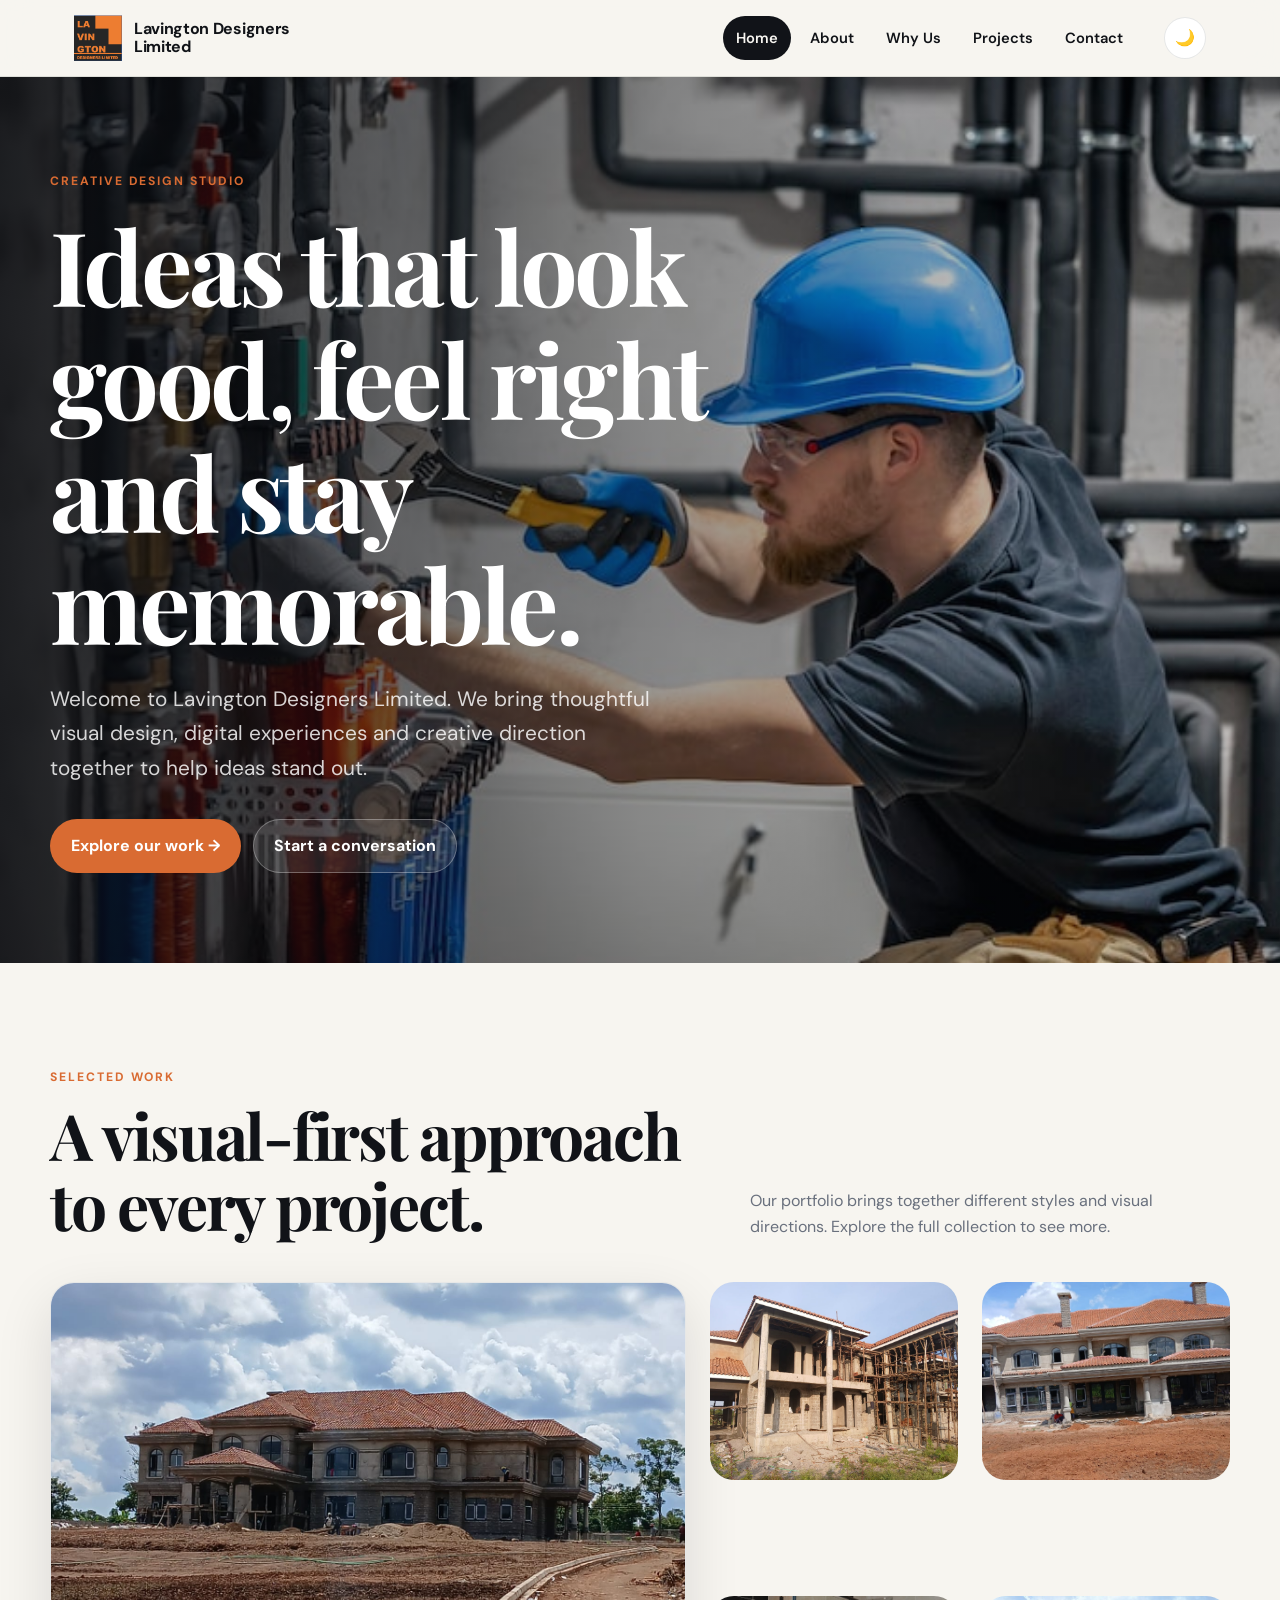
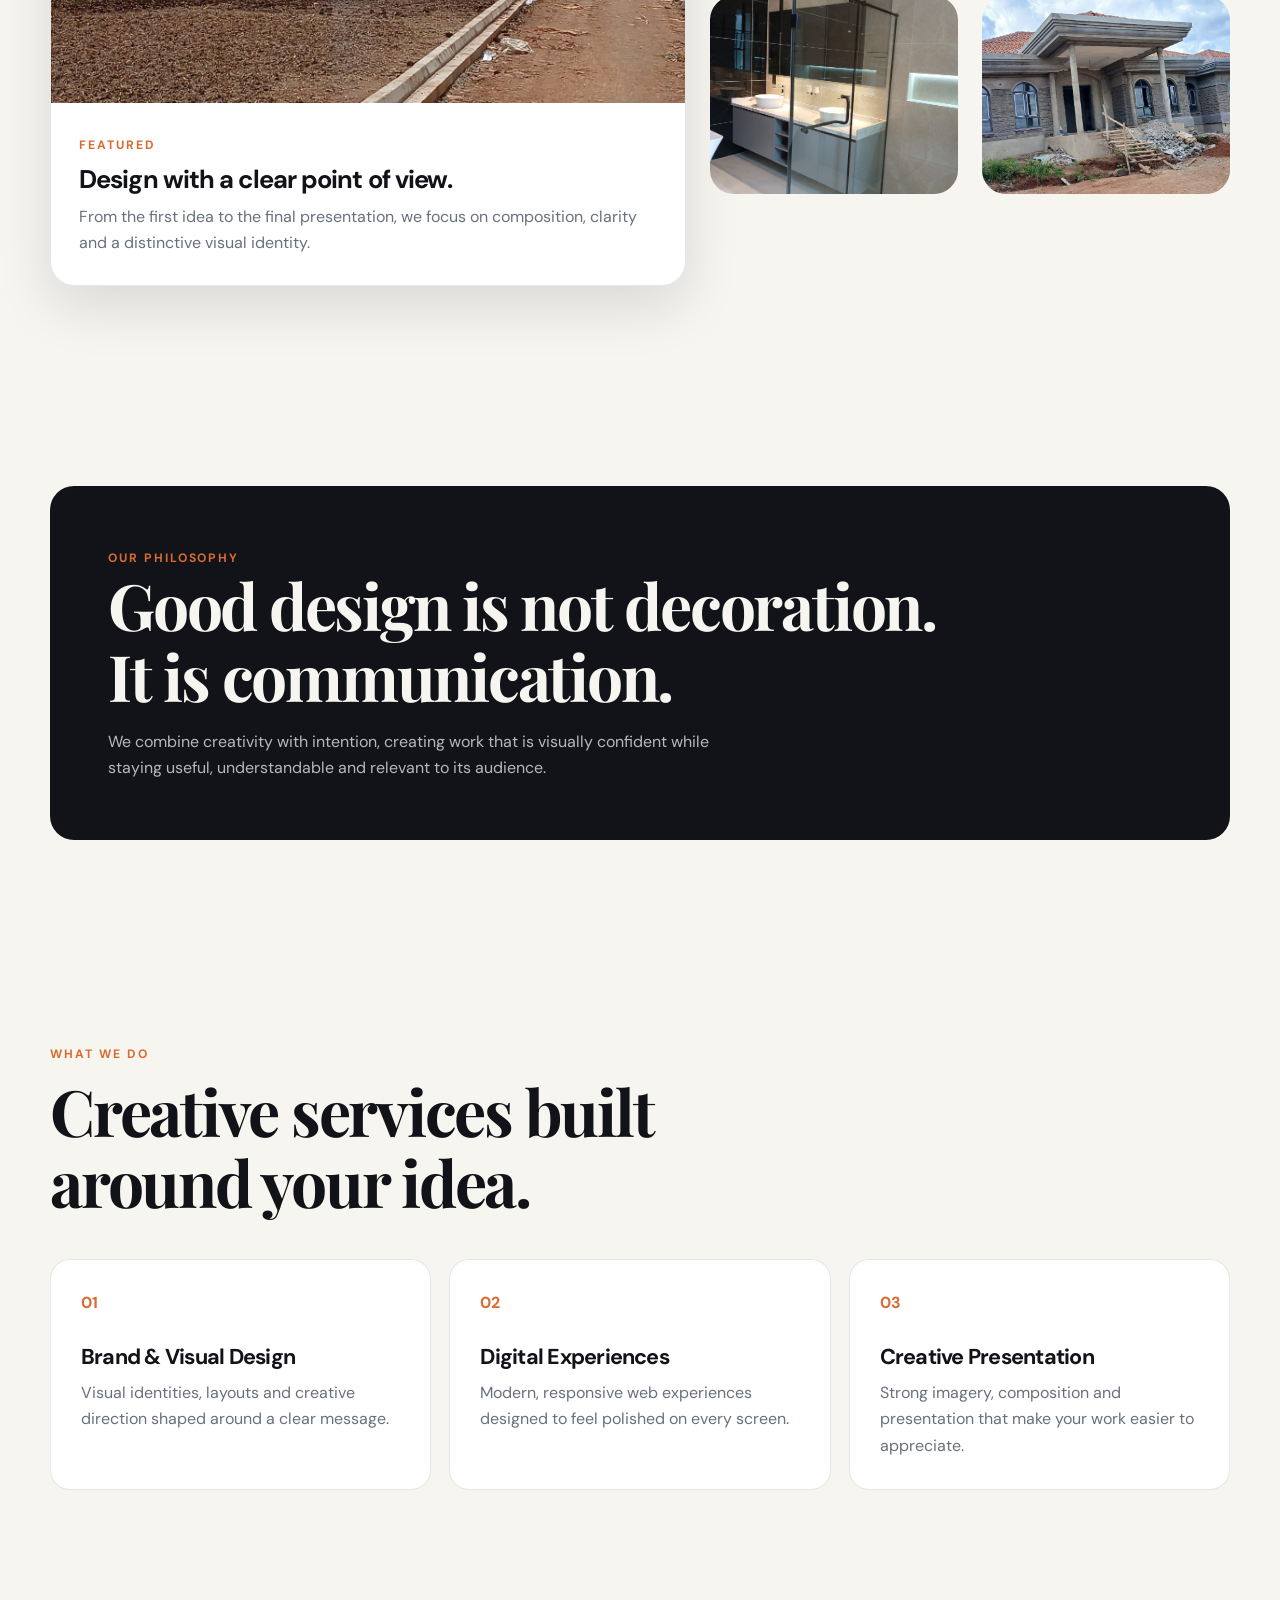
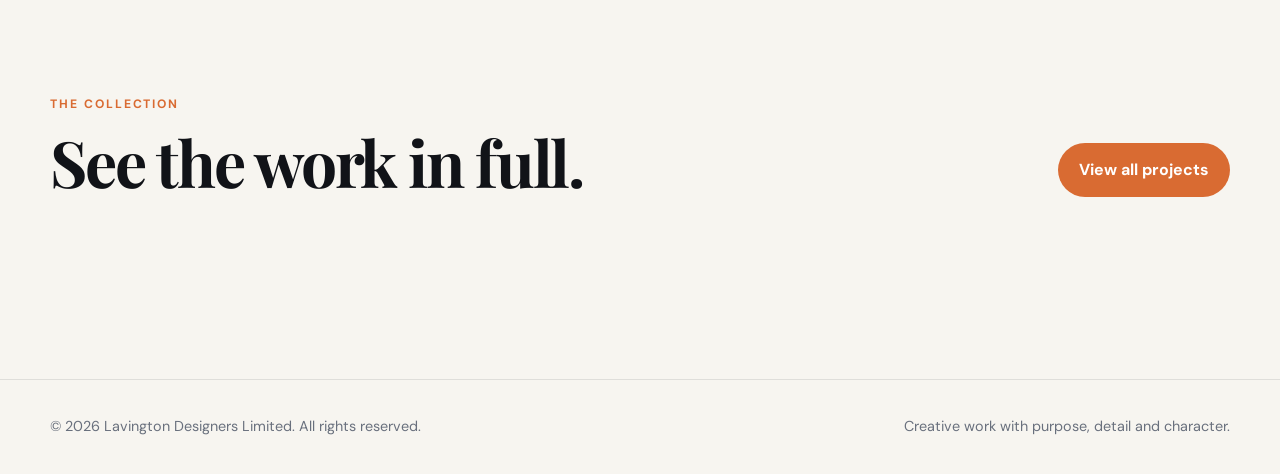
==== commit b78a2b93: "Redesign Lavington Designers website" ====
--- a/index.html
+++ b/index.html
@@ -1,186 +1,26 @@
-<!DOCTYPE html>
-<html lang="en">
-<head>
-  <meta charset="UTF-8">
-  <title>Lavington Designers Limited</title>
-  <link rel="stylesheet" href="style.css">
-</head>
-<body>
-  <nav>
-    <a href="index.html">Home</a>
-    <a href="about.html">About</a>
-    <a href="whyus.html">Why Us</a>
-    <a href="contacts.html">Contacts</a>
-    <a href="projects.html">Projects</a>
-    <button id="theme-toggle">🌙</button>
-  </nav>
-  
-<section class="home">
-  <img src="assets/logo.png" alt="Lavington Designers Logo" class="logo">
- <div class="hero">
-  <!-- This div holds your background image and does the motion -->
-  <div class="hero-bg"></div>
-  
-  <!-- Your text stays on top -->
-  <div class="hero-content">
-    <h1>Welcome to Lavington Designers</h1>
-    <p>We design with creativity and precision</p>
-    <button>Design work</button>
+<!DOCTYPE html><html lang="en"><head><meta charset="UTF-8"><meta name="viewport" content="width=device-width, initial-scale=1.0"><meta name="description" content="Lavington Designers Limited — creative design and digital experiences."><title>Lavington Designers Limited | Home</title><link rel="stylesheet" href="style.css"></head><body>
+<nav class="site-nav">
+  <div class="nav-inner">
+    <a class="brand" href="index.html"><img src="assets/logo.png" alt="Lavington Designers logo"><span>Lavington Designers Limited</span></a>
+    <div class="nav-links">
+      <a href="index.html">Home</a><a href="about.html">About</a><a href="whyus.html">Why Us</a><a href="projects.html">Projects</a><a href="contacts.html">Contact</a>
+    </div>
+    <div class="nav-actions"><button class="icon-btn" id="theme-toggle" aria-label="Toggle theme">🌙</button><button class="menu-btn" aria-label="Open menu">☰</button></div>
   </div>
-</div>
-  
-</section>
-
-
-  
-
-  <section class="chatbot">
-    <h2>Chat with op 🤖</h2>
-    <div id="chat-window"></div>
-    <input id="chat-input" placeholder="Type your message...">
-    <button onclick="sendMessage()">Send</button>
-    <div class="chatbot" id="chatbot" style="display:none;">
-  <h3>Chat with Op 🤖</h3>
-  <div id="chat-window"></div>
-  <input id="chat-input" placeholder="Type your message...">
-  <button onclick="sendMessage()">Send</button>
-</div>
-  </section>
-   <!--about-->
-    <!DOCTYPE html>
-<html lang="en">
-<head>
-  <meta charset="UTF-8">
-  <title>About Us - Lavington Designers Limited</title>
-  <link rel="stylesheet" href="style.css">
-</head>
-<body class="light">
-  
-
-  <section>
-    <h1>About Us</h1>
-    <p>Lavington Designers is a creative agency specializing in modern design solutions for businesses and individuals.</p>
-    <img src="assets/about.jpg" class="motion-img" alt="About image">
-  </section>
-
-  
-</body>
-</html>
-
-  <!--whyus-->
-  <!DOCTYPE html>
-<html lang="en">
-<head>
-  <meta charset="UTF-8">
-  <title>Why Us - Lavington Designers</title>
-  <link rel="stylesheet" href="style.css">
-</head>
-<body class="light">
-
-
-  <section class="whyus">
-    <h1>Why Choose Lavington Designers?</h1>
-    <div class="reasons">
-      <div class="reason-card motion-img">
-        <h2>✨ Creativity</h2>
-        <p>We deliver unique designs tailored to your brand identity.</p>
-      </div>
-      <div class="reason-card motion-img">
-        <h2>👩‍💻 Expertise</h2>
-        <p>Our team has years of experience in design and development.</p>
-      </div>
-      <div class="reason-card motion-img">
-        <h2>💰 Value</h2>
-        <p>Affordable pricing with no compromise on quality.</p>
-      </div>
-      <div class="reason-card motion-img">
-        <h2>⏱️ Reliability</h2>
-        <p>We respect deadlines and deliver on time, every time.</p>
-      </div>
-    </div>
-  </section>
-  <script src="script.js"></script>
-</body>
-</html>
-  <!--PROJECTS-->
-    <!DOCTYPE html>
-<html lang="en">
-<head>
-  <meta charset="UTF-8">
-  <title>Projects - Lavington Designers</title>
-  <link rel="stylesheet" href="style.css">
-</head>
-<body class="dark">
-  
-
-  <section>
-    <h1>Our Projects</h1>
-
-    <!-- Project filter buttons -->
-    <div class="project-buttons">
-      <button onclick="showProjects('recent')">Recent Projects</button>
-      <button onclick="showProjects('big')">Big Projects</button>
-      <button onclick="showProjects('past')">Past Projects</button>
-    </div>
-
-    <!-- Project galleries -->
-    <div id="recent" class="project-gallery">
-      <img src="assets/UGENYA1.jpeg" class="motion-img" alt="Recent Project 1">
-      <img src="assets/rico1.jpeg" class="motion-img" alt="Recent Project 2">
-    </div>
-
-    <div id="big" class="project-gallery" style="display:none;">
-      <img src="assets/UGENYA2.jpeg" class="float-img" alt="Big Project 1">
-      <img src="assets/rico2.jpeg" class="float-img" alt="Big Project 2">
-      <img src="assets/UGENYA3.jpeg" class="float-img" alt="Big Project 3">
-    </div>
-
-    <div id="past" class="project-gallery" style="display:none;">
-      <img src="assets/UGENYA3.jpeg" class="slide-img" alt="Past Project 1">
-      <img src="assets/rico3.jpeg" class="slide-img" alt="Past Project 2">
-    </div>
-  </section>
-
-  
-<script src="script.js"></script>
-</body>
-</html>
-
-
-     <!--contacts-->
-     <!DOCTYPE html>
-<html lang="en">
-<head>
-  <meta charset="UTF-8">
-  <title>Contact Us - Lavington Designers</title>
-  <link rel="stylesheet" href="style.css">
-</head>
-<body class="light">
-  
-
-  <section id="contact" class="contact">
-        <div class="container">
-            <h2>Contact Us</h2>
-            <div class="contact-options">
-                <div class="contact-card">
-                    <div class="contact-icon">📱</div>
-                    <h3>WhatsApp</h3>
-                    <p>+254 742 205 023</p>
-                    <a href="https://wa.me/254742205023" class="contact-btn" target="_blank">
-                        Send Message
-                    </a>
-                </div>
-                <div class="contact-card">
-                    <div class="contact-icon">✉️</div>
-                    <h3>Email</h3>
-                    <p>oprahjoy01@gmail.com</p>
-                    <a href="mailto:oprahjoy01@gmail.com" class="contact-btn">
-                        Send Email
-                    </a>
-                </div>
-            </div>
-        </div>
-    </section>
-    <script src="script.js"></script>
-</body>
-</html>+</nav>
+<main>
+<section class="hero"><div class="hero-media" aria-hidden="true"></div><div class="hero-content">
+<span class="eyebrow">Creative design studio</span><h1>Ideas that look good, feel right and stay memorable.</h1><p>Welcome to Lavington Designers Limited. We bring thoughtful visual design, digital experiences and creative direction together to help ideas stand out.</p>
+<div class="hero-actions"><a class="btn btn-primary" href="projects.html">Explore our work →</a><a class="btn btn-ghost" href="contacts.html">Start a conversation</a></div>
+</div></section>
+<section class="section reveal"><div class="container"><div class="section-head"><div><span class="eyebrow">Selected work</span><h2>A visual-first approach to every project.</h2></div><p>Our portfolio brings together different styles and visual directions. Explore the full collection to see more.</p></div>
+<div class="intro-grid"><article class="feature-card"><img src="assets/UGENYA3.jpeg" alt="Featured Lavington Designers project" loading="lazy"><div class="feature-copy"><span class="eyebrow">Featured</span><h3>Design with a clear point of view.</h3><p>From the first idea to the final presentation, we focus on composition, clarity and a distinctive visual identity.</p></div></article>
+<div class="mini-grid"><img src="assets/rico3.jpeg" alt="Rico project" loading="lazy"><img src="assets/UGENYA5.jpeg" alt="Ugenya project" loading="lazy"><img src="assets/rico4.jpeg" alt="Rico project detail" loading="lazy"><img src="assets/UGENYA6.jpeg" alt="Ugenya project detail" loading="lazy"></div></div></div></section>
+<section class="section"><div class="container"><div class="statement reveal"><span class="eyebrow">Our philosophy</span><h2>Good design is not decoration. It is communication.</h2><p>We combine creativity with intention, creating work that is visually confident while staying useful, understandable and relevant to its audience.</p></div></div></section>
+<section class="section reveal"><div class="container"><div class="section-head"><div><span class="eyebrow">What we do</span><h2>Creative services built around your idea.</h2></div></div><div class="service-grid">
+<article class="service-card"><span class="service-number">01</span><h3>Brand & Visual Design</h3><p>Visual identities, layouts and creative direction shaped around a clear message.</p></article>
+<article class="service-card"><span class="service-number">02</span><h3>Digital Experiences</h3><p>Modern, responsive web experiences designed to feel polished on every screen.</p></article>
+<article class="service-card"><span class="service-number">03</span><h3>Creative Presentation</h3><p>Strong imagery, composition and presentation that make your work easier to appreciate.</p></article>
+</div></div></section>
+<section class="section reveal"><div class="container"><div class="section-head"><div><span class="eyebrow">The collection</span><h2>See the work in full.</h2></div><a class="btn btn-primary" href="projects.html">View all projects</a></div></div></section>
+</main><footer class="footer"><div class="container footer-inner"><p>© 2026 Lavington Designers Limited. All rights reserved.</p><p>Creative work with purpose, detail and character.</p></div></footer><script src="script.js"></script></body></html>
--- a/style.css
+++ b/style.css
@@ -1,350 +1,67 @@
-/* Global Theme */
-body.light {
-  background: #ffffff;   /* white background */
-  color: #000000;        /* black text */
+@import url('https://fonts.googleapis.com/css2?family=DM+Sans:wght@400;500;600;700&family=Playfair+Display:wght@600;700&display=swap');
+:root { --ink:#111318; --muted:#69707d; --paper:#f7f5f0; --card:#fff; --accent:#d96b32; --accent-dark:#a94718; --line:rgba(17,19,24,.1); --shadow:0 20px 55px rgba(17,19,24,.12); --radius:24px; }
+* { box-sizing:border-box; margin:0; padding:0; }
+html { scroll-behavior:smooth; }
+body { font-family:'DM Sans',Arial,sans-serif; background:var(--paper); color:var(--ink); line-height:1.65; }
+body.dark-mode { --paper:#101216; --ink:#f4f1ea; --card:#171a20; --muted:#a8adb8; --line:rgba(255,255,255,.1); --shadow:0 20px 55px rgba(0,0,0,.35); }
+a { color:inherit; } img { max-width:100%; display:block; } button { font:inherit; }
+.site-nav { position:sticky; top:0; z-index:1000; background:rgba(247,245,240,.9); backdrop-filter:blur(16px); border-bottom:1px solid var(--line); }
+body.dark-mode .site-nav { background:rgba(16,18,22,.9); }
+.nav-inner { max-width:1180px; margin:auto; min-height:76px; padding:0 24px; display:flex; align-items:center; gap:28px; }
+.brand { display:flex; align-items:center; gap:12px; text-decoration:none; font-weight:700; letter-spacing:-.02em; margin-right:auto; }
+.brand img { width:48px; height:48px; object-fit:contain; } .brand span { max-width:180px; line-height:1.15; }
+.nav-links { display:flex; align-items:center; gap:6px; }
+.nav-links a { text-decoration:none; padding:10px 13px; border-radius:999px; font-weight:600; font-size:.92rem; }
+.nav-links a:hover,.nav-links a.active { background:var(--ink); color:var(--paper); }
+.nav-actions { display:flex; gap:8px; align-items:center; }
+.icon-btn,.menu-btn { border:1px solid var(--line); background:var(--card); color:var(--ink); width:42px; height:42px; border-radius:50%; cursor:pointer; }
+.menu-btn { display:none; border-radius:12px; }
+.container { width:min(1180px,calc(100% - 48px)); margin:auto; }
+.eyebrow { text-transform:uppercase; letter-spacing:.16em; font-size:.76rem; font-weight:700; color:var(--accent); }
+h1,h2,h3 { line-height:1.1; letter-spacing:-.035em; } h1,h2 { font-family:'Playfair Display',Georgia,serif; }
+.hero { min-height:calc(100vh - 76px); position:relative; display:grid; place-items:center; overflow:hidden; isolation:isolate; }
+.hero-media { position:absolute; inset:0; z-index:-2; background:url('assets/plumber.jpg') center/cover no-repeat; transform:scale(1.04); }
+.hero::after { content:''; position:absolute; inset:0; z-index:-1; background:linear-gradient(90deg,rgba(8,10,14,.88),rgba(8,10,14,.42),rgba(8,10,14,.18)); }
+.hero-content { width:min(1180px,calc(100% - 48px)); color:#fff; padding:90px 0; }
+.hero h1 { font-size:clamp(3.3rem,8vw,7rem); max-width:820px; margin:16px 0 22px; }
+.hero p { max-width:620px; font-size:clamp(1.05rem,2vw,1.3rem); color:rgba(255,255,255,.82); }
+.hero-actions { display:flex; flex-wrap:wrap; gap:12px; margin-top:34px; }
+.btn { display:inline-flex; align-items:center; justify-content:center; gap:8px; padding:13px 20px; border-radius:999px; border:1px solid transparent; text-decoration:none; font-weight:700; cursor:pointer; transition:.25s ease; }
+.btn-primary { background:var(--accent); color:#fff; } .btn-primary:hover { background:var(--accent-dark); transform:translateY(-2px); }
+.btn-ghost { background:rgba(255,255,255,.1); color:#fff; border-color:rgba(255,255,255,.3); } .btn-ghost:hover { background:#fff; color:#111; }
+.section { padding:100px 0; } .section-head { display:flex; justify-content:space-between; gap:30px; align-items:end; margin-bottom:42px; }
+.section-head h2 { font-size:clamp(2.2rem,5vw,4rem); max-width:700px; margin-top:10px; }
+.section-head p { max-width:480px; color:var(--muted); }
+.intro-grid { display:grid; grid-template-columns:1.1fr .9fr; gap:24px; align-items:stretch; }
+.feature-card { background:var(--card); border:1px solid var(--line); border-radius:var(--radius); overflow:hidden; box-shadow:var(--shadow); }
+.feature-card img { width:100%; height:420px; object-fit:cover; } .feature-copy { padding:28px; }
+.feature-copy h3 { font-size:1.6rem; margin:8px 0 10px; } .feature-copy p { color:var(--muted); }
+.mini-grid { display:grid; grid-template-columns:repeat(2,1fr); gap:24px; } .mini-grid img { height:198px; width:100%; object-fit:cover; border-radius:var(--radius); }
+.statement { background:var(--ink); color:var(--paper); border-radius:var(--radius); padding:58px; } .statement h2 { font-size:clamp(2.4rem,5vw,4.6rem); max-width:850px; }
+.statement p { color:rgba(255,255,255,.7); max-width:650px; margin-top:18px; }
+.service-grid { display:grid; grid-template-columns:repeat(3,1fr); gap:18px; }
+.service-card { padding:30px; border:1px solid var(--line); border-radius:20px; background:var(--card); }
+.service-number { color:var(--accent); font-weight:700; } .service-card h3 { margin:30px 0 10px; font-size:1.35rem; } .service-card p { color:var(--muted); }
+.page-hero { padding:90px 0 55px; } .page-hero h1 { font-size:clamp(3rem,7vw,6rem); max-width:850px; margin:12px 0; } .page-hero p { max-width:700px; color:var(--muted); font-size:1.08rem; }
+.filter-bar { display:flex; flex-wrap:wrap; gap:10px; margin-bottom:28px; } .filter-btn { border:1px solid var(--line); background:var(--card); color:var(--ink); padding:10px 16px; border-radius:999px; cursor:pointer; font-weight:700; }
+.filter-btn.active,.filter-btn:hover { background:var(--ink); color:var(--paper); }
+.gallery { columns:3 280px; column-gap:18px; } .project-card { break-inside:avoid; margin:0 0 18px; position:relative; overflow:hidden; border-radius:20px; background:var(--card); border:1px solid var(--line); cursor:zoom-in; }
+.project-card img { width:100%; height:auto; transition:transform .5s ease; } .project-card:hover img { transform:scale(1.045); }
+.project-caption { padding:14px 16px; } .project-caption strong { display:block; } .project-caption span { color:var(--muted); font-size:.86rem; }
+.lightbox { position:fixed; inset:0; z-index:2000; display:none; place-items:center; padding:28px; background:rgba(0,0,0,.9); } .lightbox.open { display:grid; }
+.lightbox img { max-height:86vh; max-width:min(1100px,94vw); object-fit:contain; border-radius:14px; } .lightbox button { position:absolute; top:20px; right:24px; background:#fff; border:0; width:44px; height:44px; border-radius:50%; cursor:pointer; font-size:1.4rem; }
+.about-grid { display:grid; grid-template-columns:.9fr 1.1fr; gap:55px; align-items:center; } .about-image { border-radius:30px; overflow:hidden; box-shadow:var(--shadow); } .about-image img { width:100%; height:580px; object-fit:cover; }
+.copy h2 { font-size:clamp(2.4rem,5vw,4.4rem); margin:12px 0 20px; } .copy p { color:var(--muted); margin-bottom:18px; }
+.reason-grid { display:grid; grid-template-columns:repeat(2,1fr); gap:18px; } .reason-card { padding:34px; background:var(--card); border:1px solid var(--line); border-radius:24px; }
+.reason-card .icon { font-size:1.8rem; } .reason-card h3 { margin:20px 0 8px; font-size:1.4rem; } .reason-card p { color:var(--muted); }
+.contact-grid { display:grid; grid-template-columns:repeat(2,1fr); gap:20px; } .contact-card { padding:38px; background:var(--card); border:1px solid var(--line); border-radius:24px; }
+.contact-card h3 { font-size:1.5rem; margin:12px 0 8px; } .contact-card p { color:var(--muted); margin-bottom:22px; }
+.footer { border-top:1px solid var(--line); padding:35px 0; margin-top:40px; } .footer-inner { display:flex; justify-content:space-between; gap:20px; color:var(--muted); font-size:.9rem; }
+.reveal { opacity:0; transform:translateY(22px); transition:opacity .7s ease,transform .7s ease; } .reveal.visible { opacity:1; transform:none; }
+@media(max-width:850px){
+.nav-inner{padding:0 18px}.menu-btn{display:block}.nav-links{display:none;position:absolute;top:76px;left:12px;right:12px;padding:12px;background:var(--card);border:1px solid var(--line);border-radius:18px;box-shadow:var(--shadow);flex-direction:column;align-items:stretch}.nav-links.open{display:flex}.nav-links a{border-radius:12px}
+.intro-grid,.about-grid{grid-template-columns:1fr}.service-grid{grid-template-columns:1fr}.contact-grid,.reason-grid{grid-template-columns:1fr}.section{padding:75px 0}.statement{padding:35px}.section-head{display:block}.section-head p{margin-top:15px}.mini-grid img{height:240px}.hero-content{padding:60px 0}
 }
-body.dark {
-  background: #000000;   /* black background */
-  color: #ffffff;        /* white text */
+@media(max-width:520px){
+.container,.hero-content{width:min(100% - 32px,1180px)} .brand span{display:none}.hero h1{font-size:3.2rem}.hero-actions .btn{width:100%}.mini-grid{grid-template-columns:1fr}.mini-grid img{height:260px}.footer-inner{display:block}.footer-inner p+p{margin-top:8px}
 }
-
-/* Navigation Bar */
-nav {
-  display: flex;
-  justify-content: flex-start; /* pushes links to the left */
-  gap: 15px;
-  padding: 10px;
-  background: #ff6600;         /* orange bar */
-}
-
-nav a {
-  text-decoration: none;
-  color: #ffffff;              /* white links */
-  font-weight: bold;
-}
-
-nav a:hover {
-  color: #000000;              /* black on hover */
-}
-
-#theme-toggle {
-  margin-left: auto;           /* keeps the toggle button on the far right */
-  background: #ffffff;
-  color: #ff6600;
-  border: none;
-  padding: 5px 10px;
-  border-radius: 5px;
-  cursor: pointer;
-}
-#theme-toggle:hover {
-  background: #000000;
-  color: #ffffff;
-}
-
-
-
-/* Sections */
-section {
-  padding: 40px;
-  text-align: center;
-}
-h1, h2 {
-  color: #ff6600;        /* orange headings */
-}
-
-/* Motion Images */
-.motion-img {
-  width: 300px;
-  transition: transform 0.5s ease;
-  border: 3px solid #ff6600;
-  border-radius: 8px;
-}
-.motion-img:hover {
-  transform: scale(1.1) rotate(3deg);
-}
-
-/* Floating Animation */
-.float-img {
-  width: 300px;
-  border: 3px solid #ff6600;
-  border-radius: 8px;
-  animation: float 3s ease-in-out infinite;
-}
-@keyframes float {
-  0%   { transform: translateY(0px); }
-  50%  { transform: translateY(-15px); }
-  100% { transform: translateY(0px); }
-}
-
-/* Slide-In Animation */
-.slide-img {
-  width: 300px;
-  opacity: 0;
-  border: 3px solid #ff6600;
-  border-radius: 8px;
-  animation: slideIn 1.5s ease forwards;
-}
-@keyframes slideIn {
-  from { transform: translateX(-100px); opacity: 0; }
-  to   { transform: translateX(0); opacity: 1; }
-}
-
-/* Why Us Cards */
-.reason-card {
-  background: #ffffff;
-  color: #000000;
-  border: 2px solid #ff6600;
-  border-radius: 8px;
-  padding: 20px;
-  width: 200px;
-  box-shadow: 0 4px 6px rgba(0,0,0,0.2);
-  transition: transform 0.4s ease;
-}
-
-.reason-card:hover {
-  transform: scale(1.05) rotate(2deg);
-}
-
-/* Chatbot Box */
-.logo {
-  display: block;
-  text-align: left;
-           /* makes logo clickable */
-}
-
-.chatbot {
-  position: fixed;
-  bottom: 20px;
-  right: 20px;
-  background: #ffffff;
-  border: 2px solid #ff6600;
-  border-radius: 10px;
-  padding: 15px;
-  width: 300px;
-  box-shadow: 0 4px 8px rgba(0,0,0,0.2);
-  font-family: Arial, sans-serif;
-}
-
-
-/* Chat window */
-#chat-window {
-  height: 200px;
-  overflow-y: auto;
-  margin-bottom: 10px;
-  padding: 5px;
-  background: #fff7f0; /* light orange tint */
-  border-radius: 8px;
-}
-
-/* Message bubbles */
-.user-msg {
-  background: #ff6600;   /* orange bubble */
-  color: white;
-  padding: 8px 12px;
-  border-radius: 15px 15px 0 15px;
-  margin: 5px;
-  text-align: right;
-  display: inline-block;
-}
-.bot-msg {
-  background: #ffffff;   /* white bubble */
-  color: #000000;
-  padding: 8px 12px;
-  border-radius: 15px 15px 15px 0;
-  margin: 5px;
-  text-align: left;
-  display: inline-block;
-  border: 1px solid #ff6600;
-}
-
-/* Input + button */
-#chat-input {
-  width: 70%;
-  padding: 5px;
-  border: 1px solid #ff6600;
-  border-radius: 5px;
-}
-.chatbot button {
-  background: #ff6600;
-  color: white;
-  border: none;
-  padding: 6px 10px;
-  border-radius: 5px;
-  cursor: pointer;
-}
-.chatbot button:hover {
-  background: #000000;
-  color: #ffffff;
-}
-.project-buttons {
-  margin: 20px 0;
-}
-
-.project-buttons button {
-  background: #ff6600;   /* orange */
-  color: #ffffff;        /* white text */
-  border: none;
-  padding: 10px 15px;
-  margin: 5px;
-  border-radius: 5px;
-  cursor: pointer;
-  font-weight: bold;
-}
-
-.project-buttons button:hover {
-  background: #000000;   /* black hover */
-  color: #ffffff;
-}
-
-.project-gallery {
-  display: flex;
-  gap: 20px;
-  justify-content: center;
-  margin-top: 20px;
-}
-/* Contact Section */
-.contact {
-    background: #f8f9fa;
-}
-
-.contact-form {
-    max-width: 600px;
-    margin: 0 auto;
-    display: flex;
-    flex-direction: column;
-    gap: 1rem;
-}
-
-.contact-form input,
-.contact-form textarea {
-    padding: 12px;
-    border: 1px solid #ddd;
-    border-radius: 5px;
-    font-size: 1rem;
-}
-
-.contact-form button {
-    background: #3498db;
-    color: white;
-    border: none;
-    padding: 12px;
-    border-radius: 5px;
-    font-size: 1.1rem;
-    cursor: pointer;
-    transition: background 0.3s;
-}
-
-.contact-form button:hover {
-    background: #2980b9;
-}
-
-/* Footer */
-footer {
-    background: #2c3e50;
-    color: white;
-    text-align: center;
-    padding: 2rem 0;
-}
-
-/* Responsive Design */
-@media (max-width: 768px) {
-    .nav-links {
-        display: none;
-    }
-    
-    .hero-content h1 {
-        font-size: 2rem;
-    }
-    
-    .hero-content p {
-        font-size: 1rem;
-    }
-    
-    section {
-        padding: 60px 0;
-    }
-    
-    h2 {
-        font-size: 2rem;
-    }
-}
-.contact-options {
-    display: grid;
-    grid-template-columns: repeat(auto-fit, minmax(300px, 1fr));
-    gap: 2rem;
-    max-width: 800px;
-    margin: 0 auto;
-}
-
-.contact-card {
-    background: white;
-    padding: 2.5rem;
-    border-radius: 15px;
-    box-shadow: 0 10px 30px rgba(0,0,0,0.1);
-    text-align: center;
-    transition: transform 0.3s, box-shadow 0.3s;
-    border: 1px solid #e9ecef;
-}
-
-.contact-card:hover {
-    transform: translateY(-10px);
-    box-shadow: 0 20px 40px rgba(0,0,0,0.15);
-}
-
-.contact-icon {
-    font-size: 3rem;
-    margin-bottom: 1rem;
-}
-
-.contact-card h3 {
-    color: #2c3e50;
-    margin-bottom: 1rem;
-    font-size: 1.5rem;
-}
-
-.contact-card p {
-    color: #666;
-    margin-bottom: 1.5rem;
-    font-size: 1.1rem;
-}
-
-.contact-btn {
-    display: inline-block;
-    background: #25D366;
-    color: white;
-    padding: 12px 30px;
-    text-decoration: none;
-    border-radius: 25px;
-    font-weight: 600;
-    transition: background 0.3s, transform 0.3s;
-}
-
-.contact-btn:hover {
-    background: #128C7E;
-    transform: scale(1.05);
-}
-
-/* Email button specific style */
-.contact-card:nth-child(2) .contact-btn {
-    background: #3498db;
-}
-
-.contact-card:nth-child(2) .contact-btn:hover {
-    background: #2980b9;
-}
-
-.home {
- 
-  background-size: cover;       /* makes the image fill the section */
-  background-position: center;  /* centers the image */
-  background-repeat: no-repeat; /* prevents tiling */
-  min-height: 100vh;            /* full screen height */
-  display: flex;
-  flex-direction: column;
-  align-items: center;
-  justify-content: center;
-  color: #ffffff;               /* white text for contrast */
-  
-  background-image: url("assets/plumber.jpg");
-
-}
